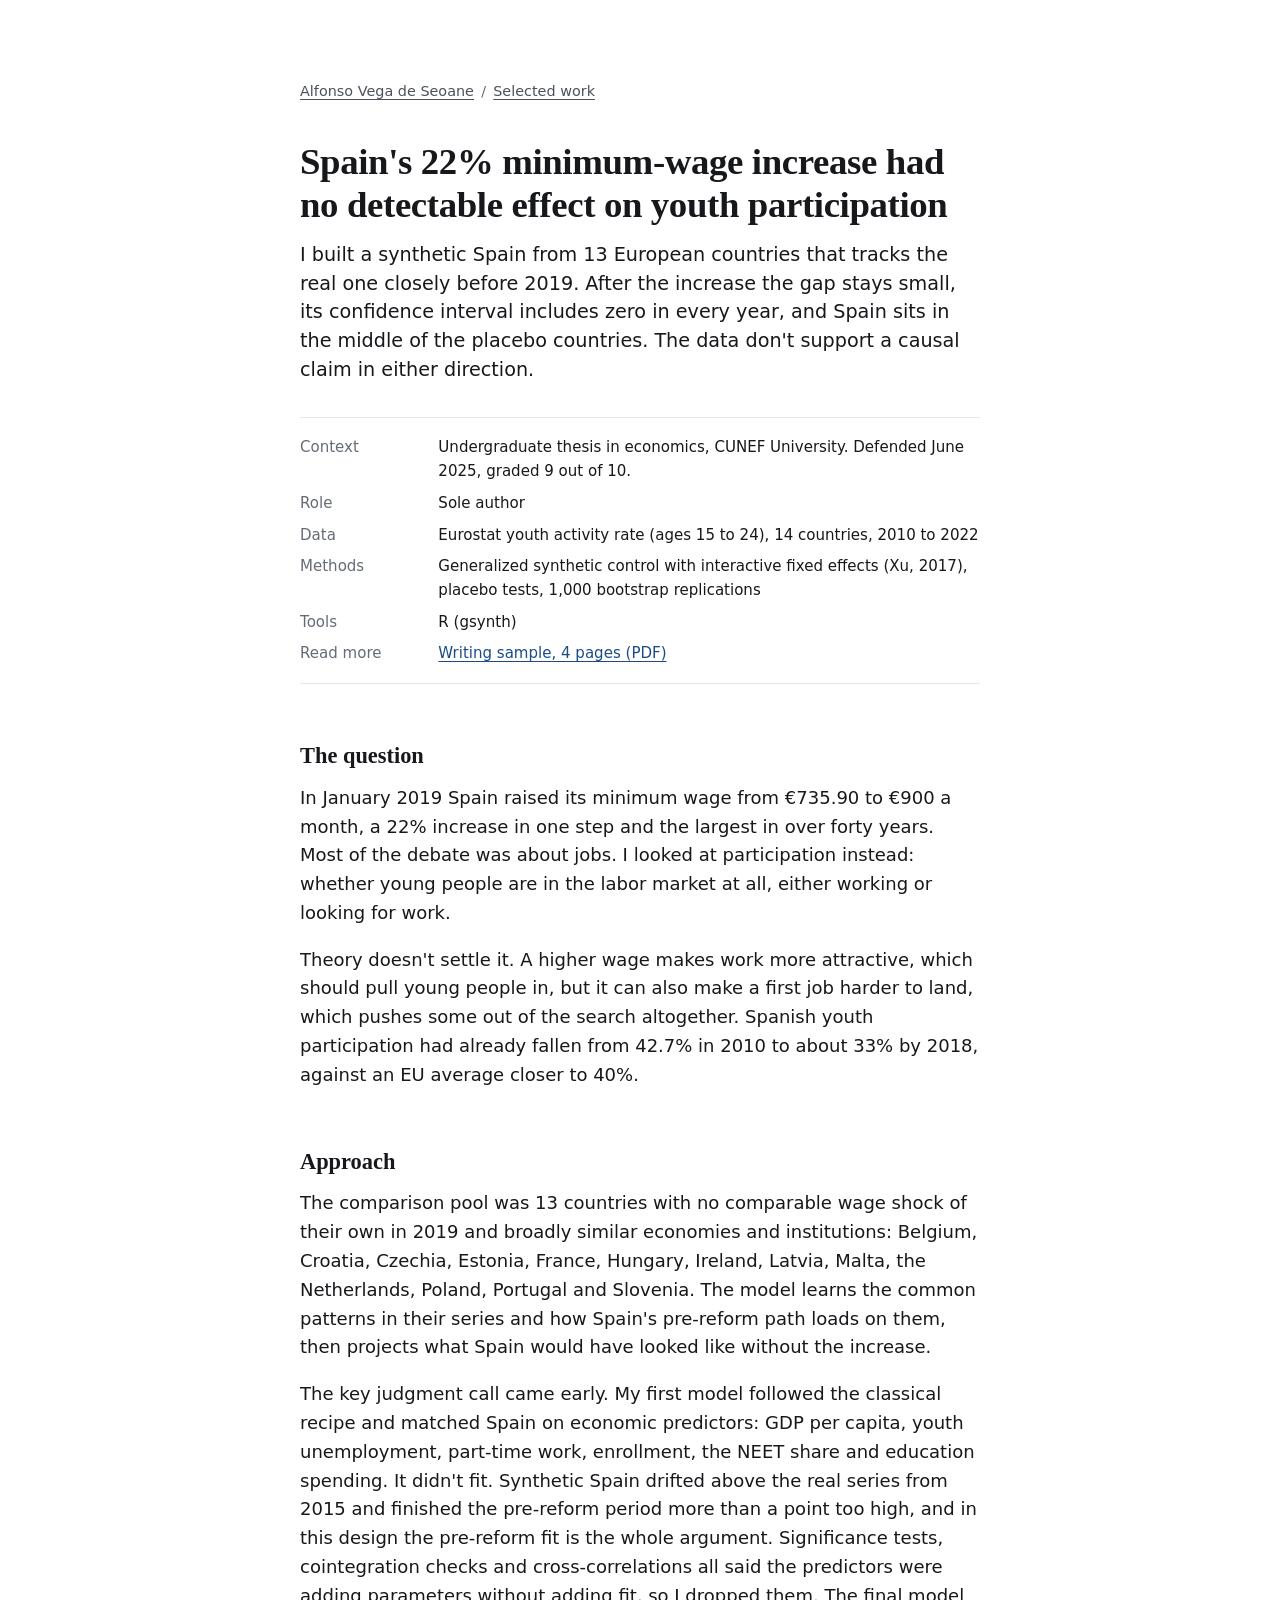
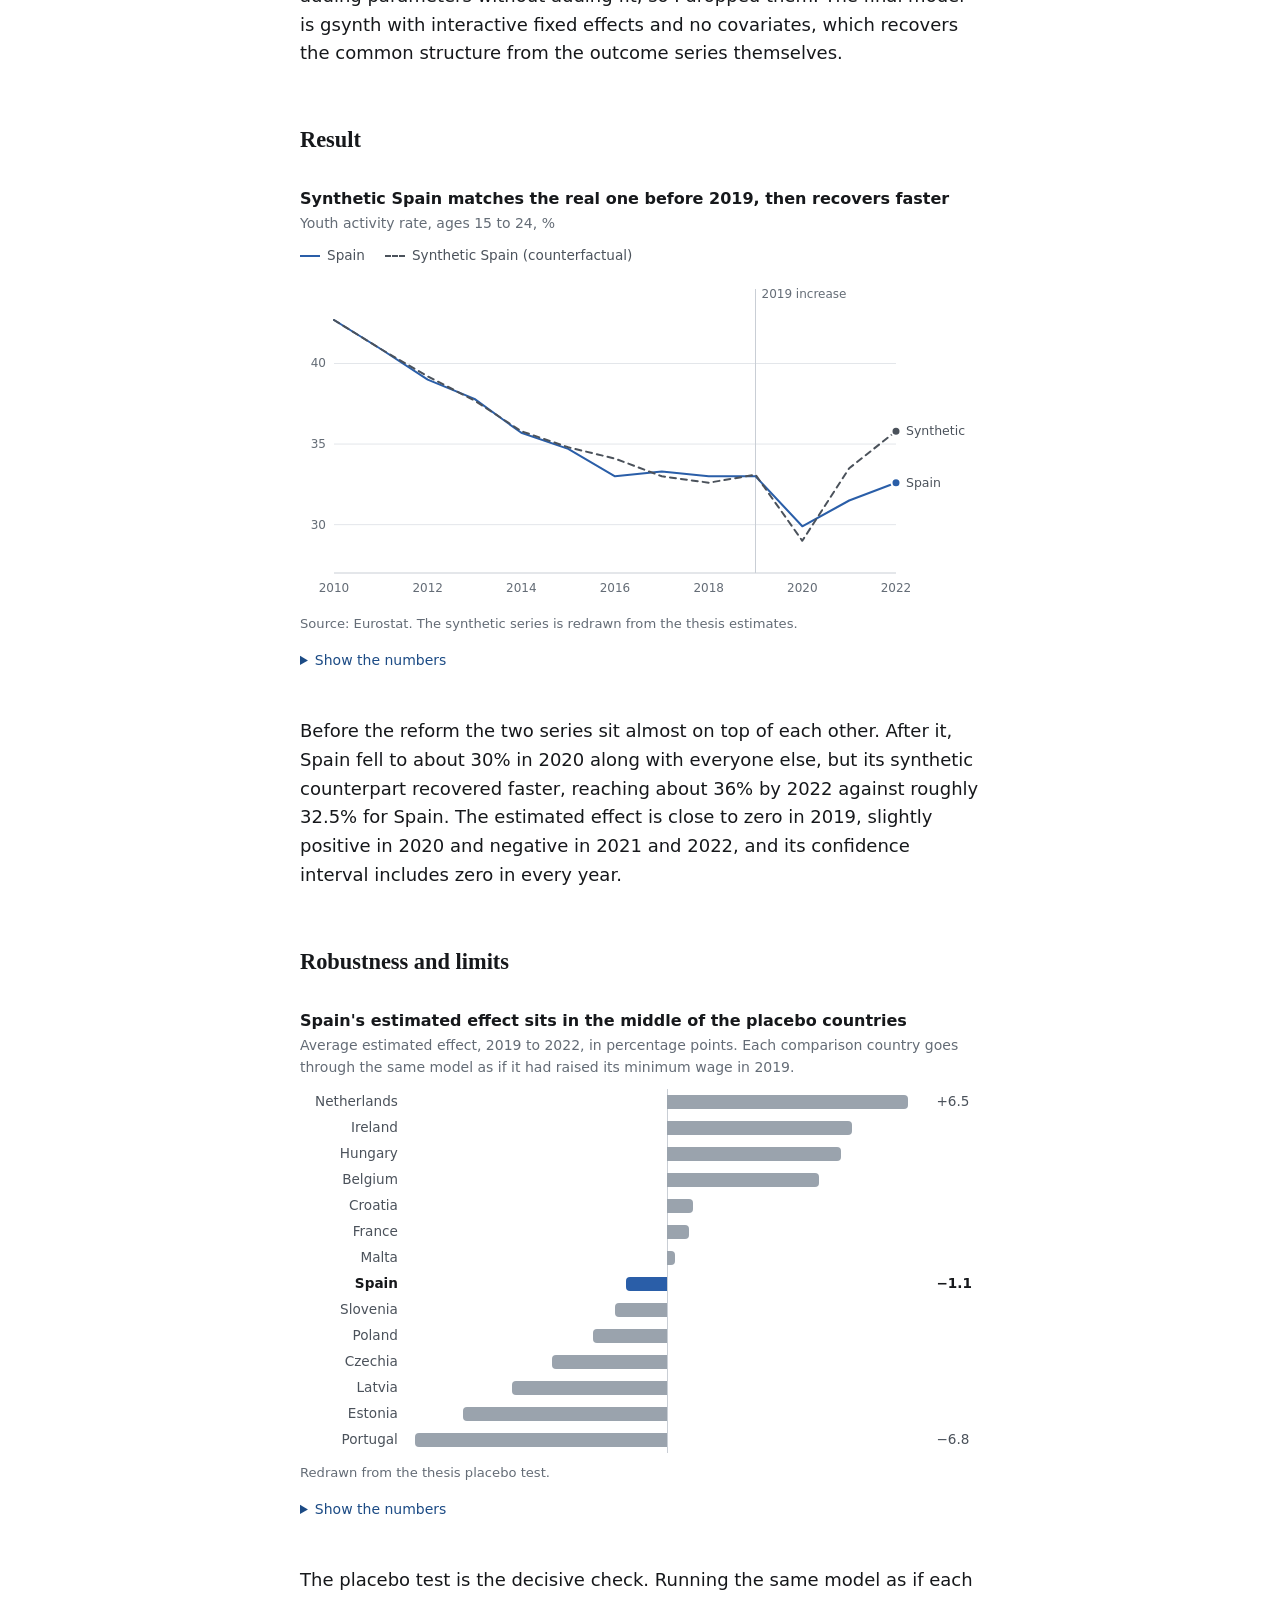
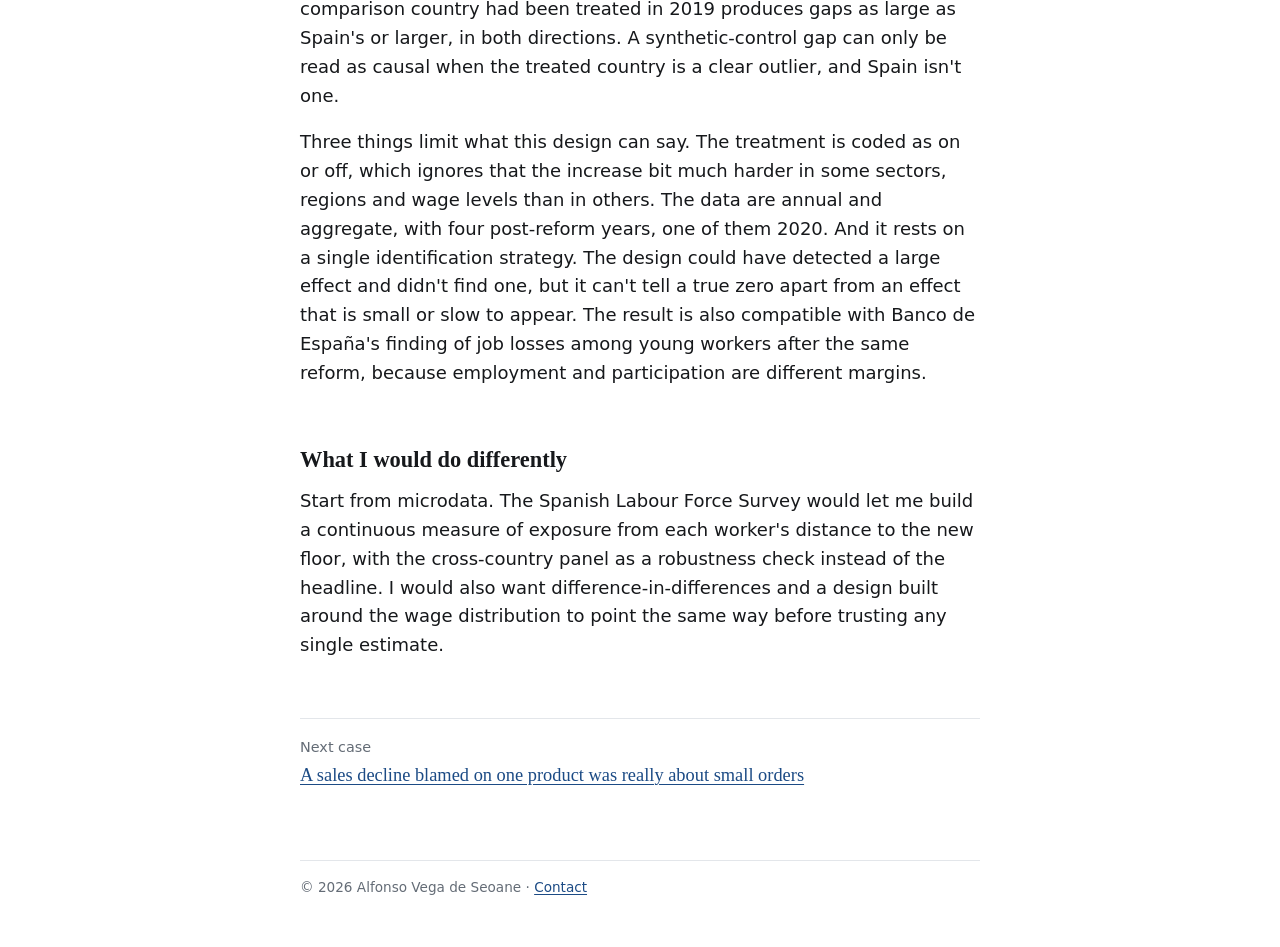
==== work/minimum-wage-spain.html @ fea76995 "Add the four case-study pages" ====
<!DOCTYPE html>
<html lang="en">
<head>
<meta charset="utf-8">
<meta name="viewport" content="width=device-width, initial-scale=1">
<title>Minimum wage and youth participation in Spain · Alfonso Vega de Seoane</title>
<meta name="description" content="A synthetic control study of Spain's 2019 minimum-wage increase: no detectable effect on youth labor-force participation, with placebo tests and limits.">
<meta name="color-scheme" content="light dark">
<link rel="canonical" href="https://alfonso-vega-jaquete.github.io/work/minimum-wage-spain.html">
<meta property="og:type" content="article">
<meta property="og:title" content="Spain's 22% minimum-wage increase had no detectable effect on youth participation">
<meta property="og:description" content="Synthetic control on 14 European countries, 2010 to 2022. Case study by Alfonso Vega de Seoane.">
<meta property="og:url" content="https://alfonso-vega-jaquete.github.io/work/minimum-wage-spain.html">
<meta property="og:image" content="https://alfonso-vega-jaquete.github.io/assets/og-card.jpg">
<link rel="icon" href="../assets/favicon.svg" type="image/svg+xml">
<link rel="stylesheet" href="../assets/style.css">
<noscript><style>.chart{display:none}</style></noscript>
</head>
<body class="case-page">
<a class="skip" href="#main">Skip to content</a>
<div class="wrap">
<nav class="crumbs" aria-label="Breadcrumb"><a href="../index.html">Alfonso Vega de Seoane</a><span aria-hidden="true">/</span><a href="../index.html#work">Selected work</a></nav>
<main id="main">
<article>
<h1>Spain's 22% minimum-wage increase had no detectable effect on youth participation</h1>
<p class="lede">I built a synthetic Spain from 13 European countries that tracks the real one closely before 2019. After the increase the gap stays small, its confidence interval includes zero in every year, and Spain sits in the middle of the placebo countries. The data don't support a causal claim in either direction.</p>

<dl class="glance">
  <dt>Context</dt><dd>Undergraduate thesis in economics, CUNEF University. Defended June 2025, graded 9 out of 10.</dd>
  <dt>Role</dt><dd>Sole author</dd>
  <dt>Data</dt><dd>Eurostat youth activity rate (ages 15 to 24), 14 countries, 2010 to 2022</dd>
  <dt>Methods</dt><dd>Generalized synthetic control with interactive fixed effects (Xu, 2017), placebo tests, 1,000 bootstrap replications</dd>
  <dt>Tools</dt><dd>R (gsynth)</dd>
  <dt>Read more</dt><dd><a href="../Alfonso-Vega-de-Seoane-Writing-Sample.pdf">Writing sample, 4 pages (PDF)</a></dd>
</dl>

<h2>The question</h2>
<p>In January 2019 Spain raised its minimum wage from €735.90 to €900 a month, a 22% increase in one step and the largest in over forty years. Most of the debate was about jobs. I looked at participation instead: whether young people are in the labor market at all, either working or looking for work.</p>
<p>Theory doesn't settle it. A higher wage makes work more attractive, which should pull young people in, but it can also make a first job harder to land, which pushes some out of the search altogether. Spanish youth participation had already fallen from 42.7% in 2010 to about 33% by 2018, against an EU average closer to 40%.</p>

<h2>Approach</h2>
<p>The comparison pool was 13 countries with no comparable wage shock of their own in 2019 and broadly similar economies and institutions: Belgium, Croatia, Czechia, Estonia, France, Hungary, Ireland, Latvia, Malta, the Netherlands, Poland, Portugal and Slovenia. The model learns the common patterns in their series and how Spain's pre-reform path loads on them, then projects what Spain would have looked like without the increase.</p>
<p>The key judgment call came early. My first model followed the classical recipe and matched Spain on economic predictors: GDP per capita, youth unemployment, part-time work, enrollment, the NEET share and education spending. It didn't fit. Synthetic Spain drifted above the real series from 2015 and finished the pre-reform period more than a point too high, and in this design the pre-reform fit is the whole argument. Significance tests, cointegration checks and cross-correlations all said the predictors were adding parameters without adding fit, so I dropped them. The final model is gsynth with interactive fixed effects and no covariates, which recovers the common structure from the outcome series themselves.</p>

<h2>Result</h2>
<figure>
  <p class="fig-title">Synthetic Spain matches the real one before 2019, then recovers faster</p>
  <p class="fig-sub">Youth activity rate, ages 15 to 24, %</p>
  <ul class="legend">
    <li><span class="key line k-s1" aria-hidden="true"></span>Spain</li>
    <li><span class="key line dash k-syn" aria-hidden="true"></span>Synthetic Spain (counterfactual)</li>
  </ul>
  <div class="chart" data-src="d-trend" data-label="Line chart of Spain's youth activity rate and its synthetic counterpart, 2010 to 2022. The two lines match until 2019. By 2022 the synthetic Spain is at 35.8% and the real one at 32.6%."></div>
  <figcaption>Source: Eurostat. The synthetic series is redrawn from the thesis estimates.
  <details class="numbers"><summary>Show the numbers</summary>
    <div class="scroll"><table>
      <thead><tr><th scope="col">Year</th><th scope="col">Spain</th><th scope="col">Synthetic Spain</th><th scope="col">Gap (points)</th></tr></thead>
      <tbody>
        <tr><td>2010</td><td>42.7</td><td>42.7</td><td>0.0</td></tr>
        <tr><td>2011</td><td>40.9</td><td>40.9</td><td>0.0</td></tr>
        <tr><td>2012</td><td>39.0</td><td>39.2</td><td>−0.2</td></tr>
        <tr><td>2013</td><td>37.8</td><td>37.7</td><td>0.1</td></tr>
        <tr><td>2014</td><td>35.7</td><td>35.8</td><td>−0.1</td></tr>
        <tr><td>2015</td><td>34.7</td><td>34.8</td><td>−0.1</td></tr>
        <tr><td>2016</td><td>33.0</td><td>34.1</td><td>−1.1</td></tr>
        <tr><td>2017</td><td>33.3</td><td>33.0</td><td>0.3</td></tr>
        <tr><td>2018</td><td>33.0</td><td>32.6</td><td>0.4</td></tr>
        <tr><td>2019</td><td>33.0</td><td>33.1</td><td>−0.1</td></tr>
        <tr><td>2020</td><td>29.9</td><td>29.0</td><td>0.9</td></tr>
        <tr><td>2021</td><td>31.5</td><td>33.5</td><td>−2.0</td></tr>
        <tr><td>2022</td><td>32.6</td><td>35.8</td><td>−3.2</td></tr>
      </tbody>
    </table></div>
  </details>
  </figcaption>
</figure>
<p>Before the reform the two series sit almost on top of each other. After it, Spain fell to about 30% in 2020 along with everyone else, but its synthetic counterpart recovered faster, reaching about 36% by 2022 against roughly 32.5% for Spain. The estimated effect is close to zero in 2019, slightly positive in 2020 and negative in 2021 and 2022, and its confidence interval includes zero in every year.</p>

<h2>Robustness and limits</h2>
<figure>
  <p class="fig-title">Spain's estimated effect sits in the middle of the placebo countries</p>
  <p class="fig-sub">Average estimated effect, 2019 to 2022, in percentage points. Each comparison country goes through the same model as if it had raised its minimum wage in 2019.</p>
  <ul class="hbars" style="--max:7">
    <li class="show" tabindex="-1"><span class="lab">Netherlands</span><span class="track"><span class="bar pos" style="--v:6.5"></span></span><span class="val">+6.5</span></li>
    <li tabindex="-1"><span class="lab">Ireland</span><span class="track"><span class="bar pos" style="--v:5.0"></span></span><span class="val">+5.0</span></li>
    <li tabindex="-1"><span class="lab">Hungary</span><span class="track"><span class="bar pos" style="--v:4.7"></span></span><span class="val">+4.7</span></li>
    <li tabindex="-1"><span class="lab">Belgium</span><span class="track"><span class="bar pos" style="--v:4.1"></span></span><span class="val">+4.1</span></li>
    <li tabindex="-1"><span class="lab">Croatia</span><span class="track"><span class="bar pos" style="--v:0.7"></span></span><span class="val">+0.7</span></li>
    <li tabindex="-1"><span class="lab">France</span><span class="track"><span class="bar pos" style="--v:0.6"></span></span><span class="val">+0.6</span></li>
    <li tabindex="-1"><span class="lab">Malta</span><span class="track"><span class="bar pos" style="--v:0.2"></span></span><span class="val">+0.2</span></li>
    <li class="hl show" tabindex="-1"><span class="lab">Spain</span><span class="track"><span class="bar neg" style="--v:1.1"></span></span><span class="val">−1.1</span></li>
    <li tabindex="-1"><span class="lab">Slovenia</span><span class="track"><span class="bar neg" style="--v:1.4"></span></span><span class="val">−1.4</span></li>
    <li tabindex="-1"><span class="lab">Poland</span><span class="track"><span class="bar neg" style="--v:2.0"></span></span><span class="val">−2.0</span></li>
    <li tabindex="-1"><span class="lab">Czechia</span><span class="track"><span class="bar neg" style="--v:3.1"></span></span><span class="val">−3.1</span></li>
    <li tabindex="-1"><span class="lab">Latvia</span><span class="track"><span class="bar neg" style="--v:4.2"></span></span><span class="val">−4.2</span></li>
    <li tabindex="-1"><span class="lab">Estonia</span><span class="track"><span class="bar neg" style="--v:5.5"></span></span><span class="val">−5.5</span></li>
    <li class="show" tabindex="-1"><span class="lab">Portugal</span><span class="track"><span class="bar neg" style="--v:6.8"></span></span><span class="val">−6.8</span></li>
  </ul>
  <figcaption>Redrawn from the thesis placebo test.
  <details class="numbers"><summary>Show the numbers</summary>
    <div class="scroll"><table>
      <thead><tr><th scope="col">Country</th><th scope="col">Average effect, 2019 to 2022 (points)</th></tr></thead>
      <tbody>
        <tr><td>Netherlands</td><td>+6.5</td></tr><tr><td>Ireland</td><td>+5.0</td></tr><tr><td>Hungary</td><td>+4.7</td></tr><tr><td>Belgium</td><td>+4.1</td></tr><tr><td>Croatia</td><td>+0.7</td></tr><tr><td>France</td><td>+0.6</td></tr><tr><td>Malta</td><td>+0.2</td></tr><tr><td>Spain</td><td>−1.1</td></tr><tr><td>Slovenia</td><td>−1.4</td></tr><tr><td>Poland</td><td>−2.0</td></tr><tr><td>Czechia</td><td>−3.1</td></tr><tr><td>Latvia</td><td>−4.2</td></tr><tr><td>Estonia</td><td>−5.5</td></tr><tr><td>Portugal</td><td>−6.8</td></tr>
      </tbody>
    </table></div>
  </details>
  </figcaption>
</figure>
<p>The placebo test is the decisive check. Running the same model as if each comparison country had been treated in 2019 produces gaps as large as Spain's or larger, in both directions. A synthetic-control gap can only be read as causal when the treated country is a clear outlier, and Spain isn't one.</p>
<p>Three things limit what this design can say. The treatment is coded as on or off, which ignores that the increase bit much harder in some sectors, regions and wage levels than in others. The data are annual and aggregate, with four post-reform years, one of them 2020. And it rests on a single identification strategy. The design could have detected a large effect and didn't find one, but it can't tell a true zero apart from an effect that is small or slow to appear. The result is also compatible with Banco de España's finding of job losses among young workers after the same reform, because employment and participation are different margins.</p>

<h2>What I would do differently</h2>
<p>Start from microdata. The Spanish Labour Force Survey would let me build a continuous measure of exposure from each worker's distance to the new floor, with the cross-country panel as a robustness check instead of the headline. I would also want difference-in-differences and a design built around the wage distribution to point the same way before trusting any single estimate.</p>
</article>
</main>
<nav class="next" aria-label="Next case">Next case<br><a href="el-corte-ingles.html">A sales decline blamed on one product was really about small orders</a></nav>
<footer>© 2026 Alfonso Vega de Seoane · <a href="../index.html#contact">Contact</a></footer>
</div>
<script type="application/json" id="d-trend">{"x":[2010,2011,2012,2013,2014,2015,2016,2017,2018,2019,2020,2021,2022],"yMin":27,"yMax":44,"yTicks":[30,35,40],"marker":{"x":2019,"label":"2019 increase","short":"2019"},"gapLabel":"Gap","series":[{"name":"Spain","short":"Spain","cls":"s1","values":[42.7,40.9,39.0,37.8,35.7,34.7,33.0,33.3,33.0,33.0,29.9,31.5,32.6]},{"name":"Synthetic Spain","short":"Synthetic","cls":"syn","values":[42.7,40.9,39.2,37.7,35.8,34.8,34.1,33.0,32.6,33.1,29.0,33.5,35.8]}]}</script>
<script src="../assets/site.js"></script>
</body>
</html>
---- assets/style.css ----
/* VOICE: quiet and exact, like a figure page in a consulting report
   IDEA: a working paper set for the screen: claim first, then the exhibit, then the caveats
   PICTURE: each case carries one or two exhibits drawn as report figures
   COLOUR and TYPE: near-black on white, one navy accent; serif headings, system sans text
   LAYOUT: one 680px reading column, hairline rules instead of boxes */
:root{
  color-scheme:light dark;
  --bg:light-dark(#ffffff,#121416);
  --ink:light-dark(#16181b,#e8eaed);
  --ink-2:light-dark(#4b525b,#b3bbc5);
  --muted:light-dark(#646c76,#98a1ac);
  --rule:light-dark(#e3e6ea,#2a2e34);
  --axis:light-dark(#c9ced5,#3a3f46);
  --accent:light-dark(#1c4b85,#8db4ea);
  --s1:light-dark(#2a5ea8,#5b8fd6);
  --s2:light-dark(#cf6a32,#d4743e);
  --ctx:light-dark(#9aa3ad,#5f6873);
  --wash:light-dark(#f5f6f8,#1a1d21);
  --serif:"Iowan Old Style","Charter","Sitka Text",Cambria,Georgia,serif;
  --sans:system-ui,-apple-system,"Segoe UI",Roboto,"Helvetica Neue",Arial,sans-serif;
}
:root[data-theme=light]{color-scheme:light}
:root[data-theme=dark]{color-scheme:dark}
*{box-sizing:border-box;min-width:0}
html{-webkit-text-size-adjust:100%;scroll-padding-top:24px}
body{margin:0;background:var(--bg);color:var(--ink);font:18px/1.6 var(--sans);overflow-x:clip}
.wrap{max-width:720px;margin:0 auto;padding:clamp(32px,7vw,80px) 20px 48px}
.skip{position:absolute;left:-9999px;top:12px;background:var(--bg);color:var(--accent);padding:8px 12px;z-index:5}
.skip:focus{left:12px}
.sr{position:absolute;width:1px;height:1px;overflow:hidden;clip-path:inset(50%);white-space:nowrap}

h1,h2,h3{font-family:var(--serif);font-weight:600;color:var(--ink);text-wrap:balance}
h1{font-size:clamp(2rem,1.45rem + 2.2vw,2.6rem);line-height:1.1;letter-spacing:-.01em;margin:0 0 .4em}
h2{font-size:1.4rem;line-height:1.25;margin:2.6em 0 .6em}
h3{font-size:1.25rem;line-height:1.3;margin:.15em 0 .35em}
p{margin:0 0 1em}
a{color:var(--accent);text-decoration-thickness:1px;text-underline-offset:.18em}
a:hover{text-decoration-thickness:2px}
:focus-visible{outline:2px solid var(--accent);outline-offset:3px;border-radius:2px}

/* Home */
.intro{display:grid;grid-template-columns:120px minmax(0,1fr);gap:28px;align-items:start}
.intro img{display:block;width:120px;height:150px;object-fit:cover;border-radius:6px;background:var(--wash)}
.lede{font-size:1.2rem;line-height:1.5;color:var(--ink)}
.status{color:var(--ink-2)}
.quick{display:flex;flex-wrap:wrap;gap:4px 22px;margin:1.1em 0 0;padding:0;list-style:none;font-weight:500}
.quick a{display:inline-block;padding:9px 0}
section{scroll-margin-top:24px}
.cases{list-style:none;margin:0;padding:0}
.case{position:relative;padding:1.35rem 0 1.4rem;border-top:1px solid var(--rule)}
.case:last-child{border-bottom:1px solid var(--rule)}
.case-tag{font-size:.85rem;color:var(--muted);margin:0 0 .25em}
.case h3 a{color:var(--ink);text-decoration:none}
.case h3 a::after{content:"";position:absolute;inset:0}
.case:hover h3 a,.case h3 a:focus-visible{color:var(--accent);text-decoration:underline;text-decoration-thickness:1px}
.case-key{color:var(--ink-2);margin:0 0 .35em}
.case-tools{font-size:.85rem;color:var(--muted);margin:0}
.facts{display:grid;grid-template-columns:7em minmax(0,1fr);gap:.4em 1.2em;margin:0}
.facts dt{color:var(--muted)}
.facts dd{margin:0}
footer{margin-top:4.5rem;padding-top:1rem;border-top:1px solid var(--rule);font-size:.85rem;color:var(--muted)}

/* Case pages */
.crumbs{display:flex;flex-wrap:wrap;gap:0 .5em;font-size:.9rem;color:var(--muted);margin:0 0 2.4rem}
.crumbs a{color:var(--ink-2)}
.case-page h1{font-size:clamp(1.75rem,1.3rem + 1.8vw,2.3rem);line-height:1.15}
.glance{display:grid;grid-template-columns:8em minmax(0,1fr);gap:.5em 1.2em;margin:2rem 0 0;padding:1.1rem 0;border-top:1px solid var(--rule);border-bottom:1px solid var(--rule);font-size:.94rem}
.glance dt{color:var(--muted)}
.glance dd{margin:0}
.stats{display:grid;grid-template-columns:repeat(auto-fit,minmax(140px,1fr));gap:20px 24px;margin:2rem 0 0;padding:1.2rem 0;border-bottom:1px solid var(--rule)}
.stat .v{font-size:clamp(1.25rem,1rem + 1.2vw,1.55rem);font-weight:650;line-height:1.15;white-space:nowrap}
.stat .l{font-size:.82rem;line-height:1.4;color:var(--muted);margin-top:.35em}
.next{margin-top:3.6rem;padding-top:1.1rem;border-top:1px solid var(--rule);font-size:.9rem;color:var(--muted)}
.next a{display:inline-block;margin-top:.2em;font-family:var(--serif);font-size:1.15rem;line-height:1.35}

/* Figures */
figure{margin:2.1rem 0 2.3rem}
.fig-title{font-weight:650;font-size:1rem;line-height:1.35;margin:0 0 .15em}
.fig-sub{font-size:.875rem;color:var(--muted);margin:0 0 .75em}
.legend{display:flex;flex-wrap:wrap;gap:4px 20px;font-size:.85rem;color:var(--ink-2);margin:0 0 .5em;padding:0;list-style:none}
.key{display:inline-block;width:14px;height:10px;border-radius:2px;margin-right:7px}
.key.line{width:20px;height:0;border-radius:0;border-top:2px solid;vertical-align:middle}
.key.dash{border-top-style:dashed}
.k-s1{background:var(--s1);border-color:var(--s1)}
.k-s2{background:var(--s2)}
.k-ctx{background:var(--ctx)}
.key.line.k-s1{border-top-color:var(--s1)}
.key.line.k-syn{border-top-color:var(--ink-2)}
figcaption{font-size:.82rem;line-height:1.45;color:var(--muted);margin-top:.8em}
details.numbers{margin-top:.5em;font-size:.875rem;color:var(--ink)}
details.numbers summary{cursor:pointer;color:var(--accent);padding:10px 0}
.scroll{overflow-x:auto}
table{border-collapse:collapse;width:100%;font-variant-numeric:tabular-nums}
th,td{text-align:right;padding:.35em .6em;border-bottom:1px solid var(--rule);white-space:nowrap}
th{font-weight:600;color:var(--ink-2)}
th:first-child,td:first-child{text-align:left}

/* Line chart (drawn by site.js) */
.chart{position:relative;height:clamp(250px,58vw,330px)}
.chart svg{position:absolute;inset:0;width:100%;height:100%;overflow:visible}
.chart svg:focus-visible{outline-offset:6px}
.tick{fill:var(--muted);font:12px var(--sans);font-variant-numeric:tabular-nums}
.grid{stroke:var(--rule);stroke-width:1}
.axis{stroke:var(--axis);stroke-width:1}
.ln{fill:none;stroke-width:2;stroke-linejoin:round;stroke-linecap:round}
.ln.s1{stroke:var(--s1)}
.ln.syn{stroke:var(--ink-2);stroke-dasharray:6 5}
.dot{stroke:var(--bg);stroke-width:2}
.dot.s1{fill:var(--s1)}
.dot.syn{fill:var(--ink-2)}
.endlab{fill:var(--ink-2);font:12.5px var(--sans)}
.treat{stroke:var(--axis);stroke-width:1}
.treat-lab{fill:var(--muted);font:12px var(--sans)}
.xhair{stroke:var(--ink-2);stroke-width:1;opacity:0}
.chart.active .xhair{opacity:.55}
.tip{position:absolute;top:0;left:0;pointer-events:none;background:var(--bg);border:1px solid var(--rule);border-radius:6px;box-shadow:0 2px 12px rgb(0 0 0/.08);padding:8px 10px;font-size:.8rem;line-height:1.4;white-space:nowrap;opacity:0}
.chart.active .tip{opacity:1}
.tip b{display:block;font-size:.85rem;margin-bottom:2px}
.tip .row{display:flex;align-items:center;gap:7px;color:var(--ink-2)}
.tip .row strong{color:var(--ink);font-weight:650;font-variant-numeric:tabular-nums}
.tip .row i{display:inline-block;width:14px;border-top:2px solid}

/* Diverging bars (HTML) */
.hbars{list-style:none;margin:0;padding:0}
.hbars li{display:grid;grid-template-columns:7.2em minmax(0,1fr) 3.2em;align-items:center;gap:10px;min-height:26px;font-size:.85rem;border-radius:4px}
.hbars .lab{color:var(--ink-2);text-align:right;white-space:nowrap}
.hbars .track{position:relative;height:14px}
.hbars .track::before{content:"";position:absolute;left:50%;top:-6px;bottom:-6px;border-left:1px solid var(--axis)}
.hbars .bar{position:absolute;top:0;height:100%;background:var(--ctx)}
.hbars .bar.pos{left:50%;width:calc(var(--v) / var(--max) * 50%);border-radius:0 4px 4px 0}
.hbars .bar.neg{right:50%;width:calc(var(--v) / var(--max) * 50%);border-radius:4px 0 0 4px}
.hbars .val{color:var(--ink-2);font-variant-numeric:tabular-nums;white-space:nowrap}
.hbars li:not(.show) .val{opacity:0}
.hbars li:hover,.hbars li:focus{background:var(--wash);outline:none}
.hbars li:hover .val,.hbars li:focus .val{opacity:1}
.hbars li:focus-visible{outline:2px solid var(--accent);outline-offset:1px}
.hbars li.hl .bar{background:var(--s1)}
.hbars li.hl .lab,.hbars li.hl .val{color:var(--ink);font-weight:650}

/* Grouped bars (HTML) */
.gbars{margin:0}
.gbars .group{margin:0 0 1em}
.gbars .gname{font-size:.875rem;color:var(--ink-2);margin:0 0 .3em}
.gbars .row{position:relative;height:24px;margin:0 4.2em 3px 0}
.gbars .bar{position:absolute;left:0;top:3px;height:18px;width:calc(var(--v) / var(--max) * 100%);border-radius:0 4px 4px 0}
.gbars .bar.s1{background:var(--s1)}
.gbars .bar.s2{background:var(--s2)}
.gbars .bar.ctx{background:var(--ctx)}
.gbars .val{position:absolute;top:0;left:calc(var(--v) / var(--max) * 100% + 8px);font-size:.85rem;line-height:24px;color:var(--ink);font-weight:600;font-variant-numeric:tabular-nums;white-space:nowrap}
.gbars .val.soft{color:var(--muted);font-weight:400}
.gbars .base{border-left:1px solid var(--axis);padding-left:0}

@media (max-width:600px){
  body{font-size:17px}
  .intro{grid-template-columns:1fr;gap:18px}
  .intro img{width:96px;height:120px}
  .glance{grid-template-columns:1fr;gap:0}
  .glance dd{margin:0 0 .6em}
  .facts{grid-template-columns:1fr;gap:0}
  .facts dd{margin:0 0 .5em}
  .hbars li{grid-template-columns:6.4em minmax(0,1fr) 3em;gap:8px}
  table{font-size:13px}
}
@media (prefers-reduced-motion:no-preference){.tip,.xhair{transition:opacity .12s}}
@media print{
  body{font-size:11pt}
  .quick,.skip,details.numbers summary,.next{display:none}
  details.numbers{display:block}
  a{color:inherit}
}
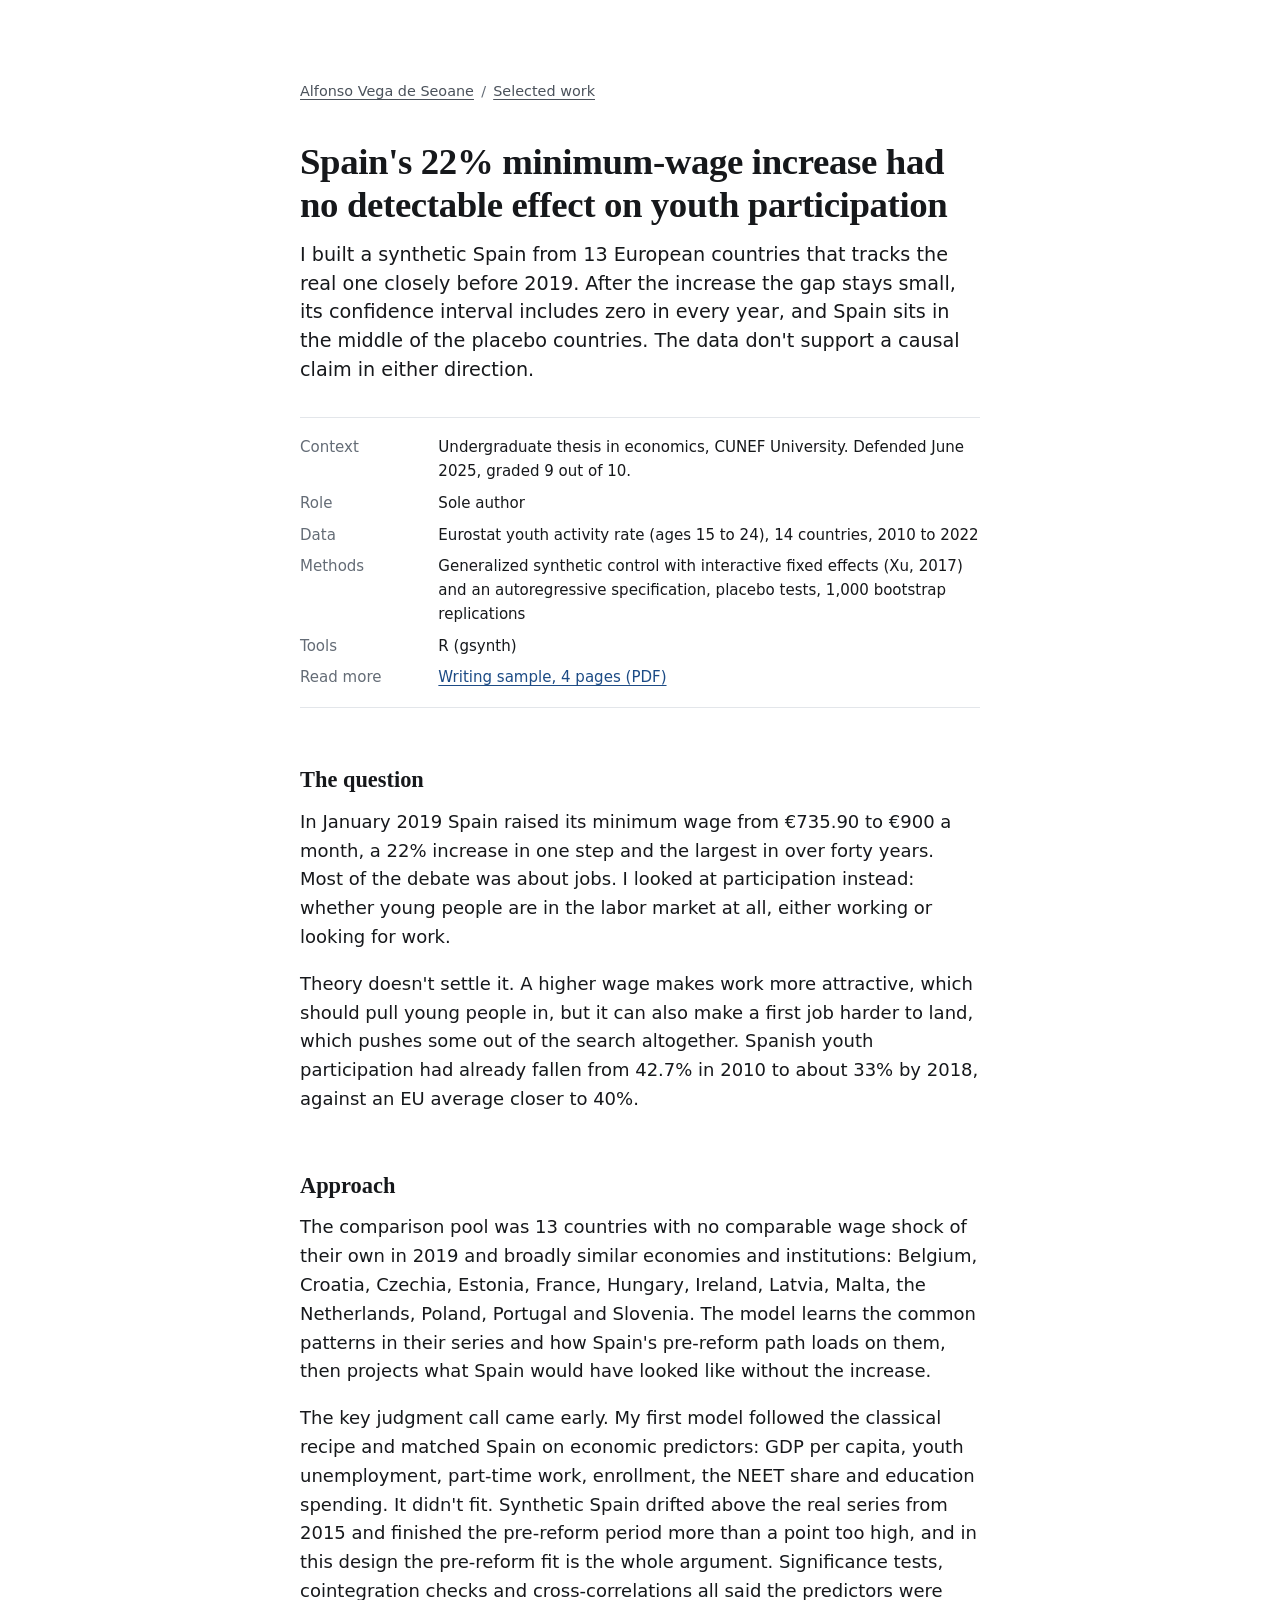
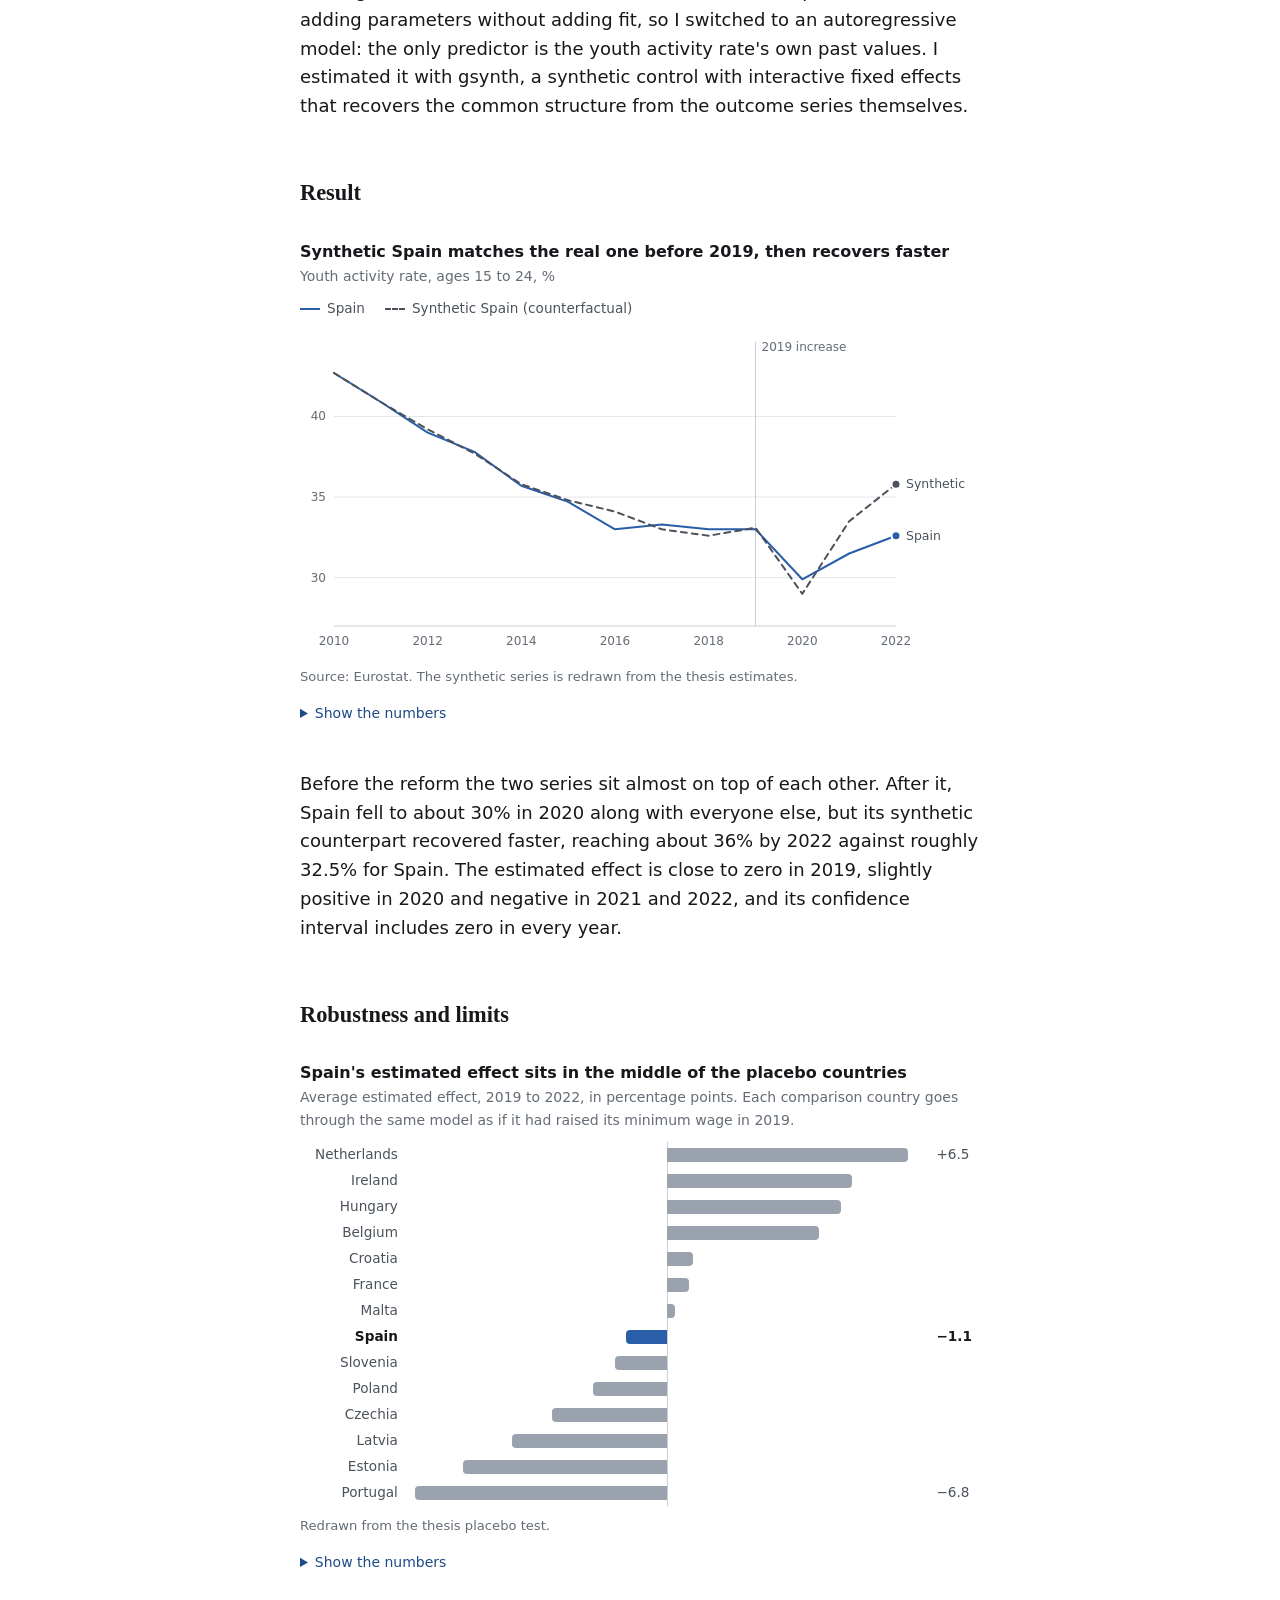
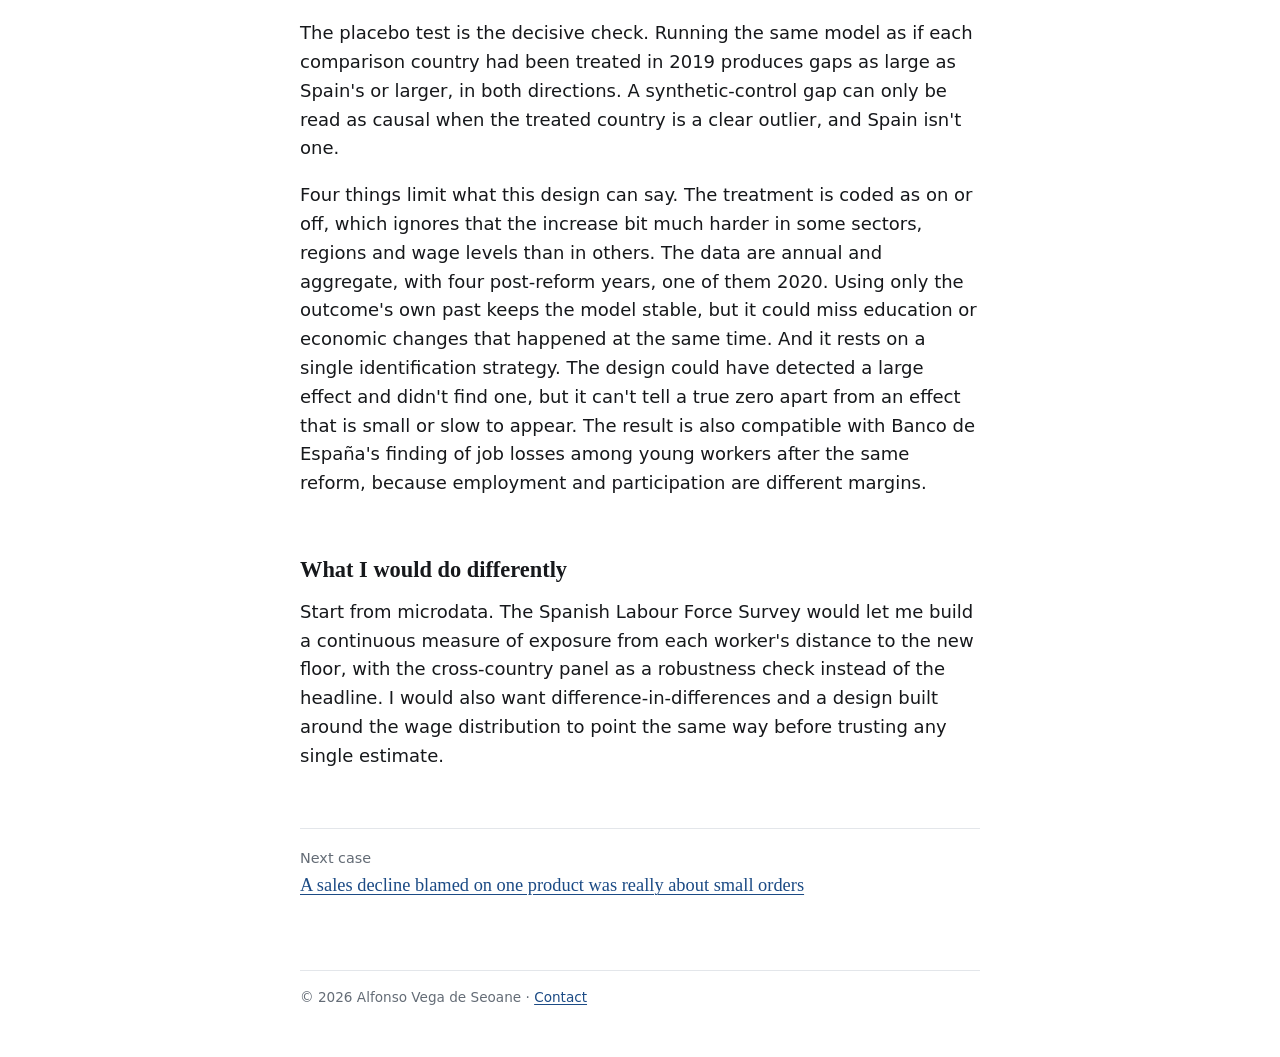
==== commit 4c63c516: "Thesis page: describe the autoregressive model" ====
--- a/work/minimum-wage-spain.html
+++ b/work/minimum-wage-spain.html
@@ -29,7 +29,7 @@
   <dt>Context</dt><dd>Undergraduate thesis in economics, CUNEF University. Defended June 2025, graded 9 out of 10.</dd>
   <dt>Role</dt><dd>Sole author</dd>
   <dt>Data</dt><dd>Eurostat youth activity rate (ages 15 to 24), 14 countries, 2010 to 2022</dd>
-  <dt>Methods</dt><dd>Generalized synthetic control with interactive fixed effects (Xu, 2017), placebo tests, 1,000 bootstrap replications</dd>
+  <dt>Methods</dt><dd>Generalized synthetic control with interactive fixed effects (Xu, 2017) and an autoregressive specification, placebo tests, 1,000 bootstrap replications</dd>
   <dt>Tools</dt><dd>R (gsynth)</dd>
   <dt>Read more</dt><dd><a href="../Alfonso-Vega-de-Seoane-Writing-Sample.pdf">Writing sample, 4 pages (PDF)</a></dd>
 </dl>
@@ -40,7 +40,7 @@
 
 <h2>Approach</h2>
 <p>The comparison pool was 13 countries with no comparable wage shock of their own in 2019 and broadly similar economies and institutions: Belgium, Croatia, Czechia, Estonia, France, Hungary, Ireland, Latvia, Malta, the Netherlands, Poland, Portugal and Slovenia. The model learns the common patterns in their series and how Spain's pre-reform path loads on them, then projects what Spain would have looked like without the increase.</p>
-<p>The key judgment call came early. My first model followed the classical recipe and matched Spain on economic predictors: GDP per capita, youth unemployment, part-time work, enrollment, the NEET share and education spending. It didn't fit. Synthetic Spain drifted above the real series from 2015 and finished the pre-reform period more than a point too high, and in this design the pre-reform fit is the whole argument. Significance tests, cointegration checks and cross-correlations all said the predictors were adding parameters without adding fit, so I dropped them. The final model is gsynth with interactive fixed effects and no covariates, which recovers the common structure from the outcome series themselves.</p>
+<p>The key judgment call came early. My first model followed the classical recipe and matched Spain on economic predictors: GDP per capita, youth unemployment, part-time work, enrollment, the NEET share and education spending. It didn't fit. Synthetic Spain drifted above the real series from 2015 and finished the pre-reform period more than a point too high, and in this design the pre-reform fit is the whole argument. Significance tests, cointegration checks and cross-correlations all said the predictors were adding parameters without adding fit, so I switched to an autoregressive model: the only predictor is the youth activity rate's own past values. I estimated it with gsynth, a synthetic control with interactive fixed effects that recovers the common structure from the outcome series themselves.</p>
 
 <h2>Result</h2>
 <figure>
@@ -108,7 +108,7 @@
   </figcaption>
 </figure>
 <p>The placebo test is the decisive check. Running the same model as if each comparison country had been treated in 2019 produces gaps as large as Spain's or larger, in both directions. A synthetic-control gap can only be read as causal when the treated country is a clear outlier, and Spain isn't one.</p>
-<p>Three things limit what this design can say. The treatment is coded as on or off, which ignores that the increase bit much harder in some sectors, regions and wage levels than in others. The data are annual and aggregate, with four post-reform years, one of them 2020. And it rests on a single identification strategy. The design could have detected a large effect and didn't find one, but it can't tell a true zero apart from an effect that is small or slow to appear. The result is also compatible with Banco de España's finding of job losses among young workers after the same reform, because employment and participation are different margins.</p>
+<p>Four things limit what this design can say. The treatment is coded as on or off, which ignores that the increase bit much harder in some sectors, regions and wage levels than in others. The data are annual and aggregate, with four post-reform years, one of them 2020. Using only the outcome's own past keeps the model stable, but it could miss education or economic changes that happened at the same time. And it rests on a single identification strategy. The design could have detected a large effect and didn't find one, but it can't tell a true zero apart from an effect that is small or slow to appear. The result is also compatible with Banco de España's finding of job losses among young workers after the same reform, because employment and participation are different margins.</p>
 
 <h2>What I would do differently</h2>
 <p>Start from microdata. The Spanish Labour Force Survey would let me build a continuous measure of exposure from each worker's distance to the new floor, with the cross-country panel as a robustness check instead of the headline. I would also want difference-in-differences and a design built around the wage distribution to point the same way before trusting any single estimate.</p>
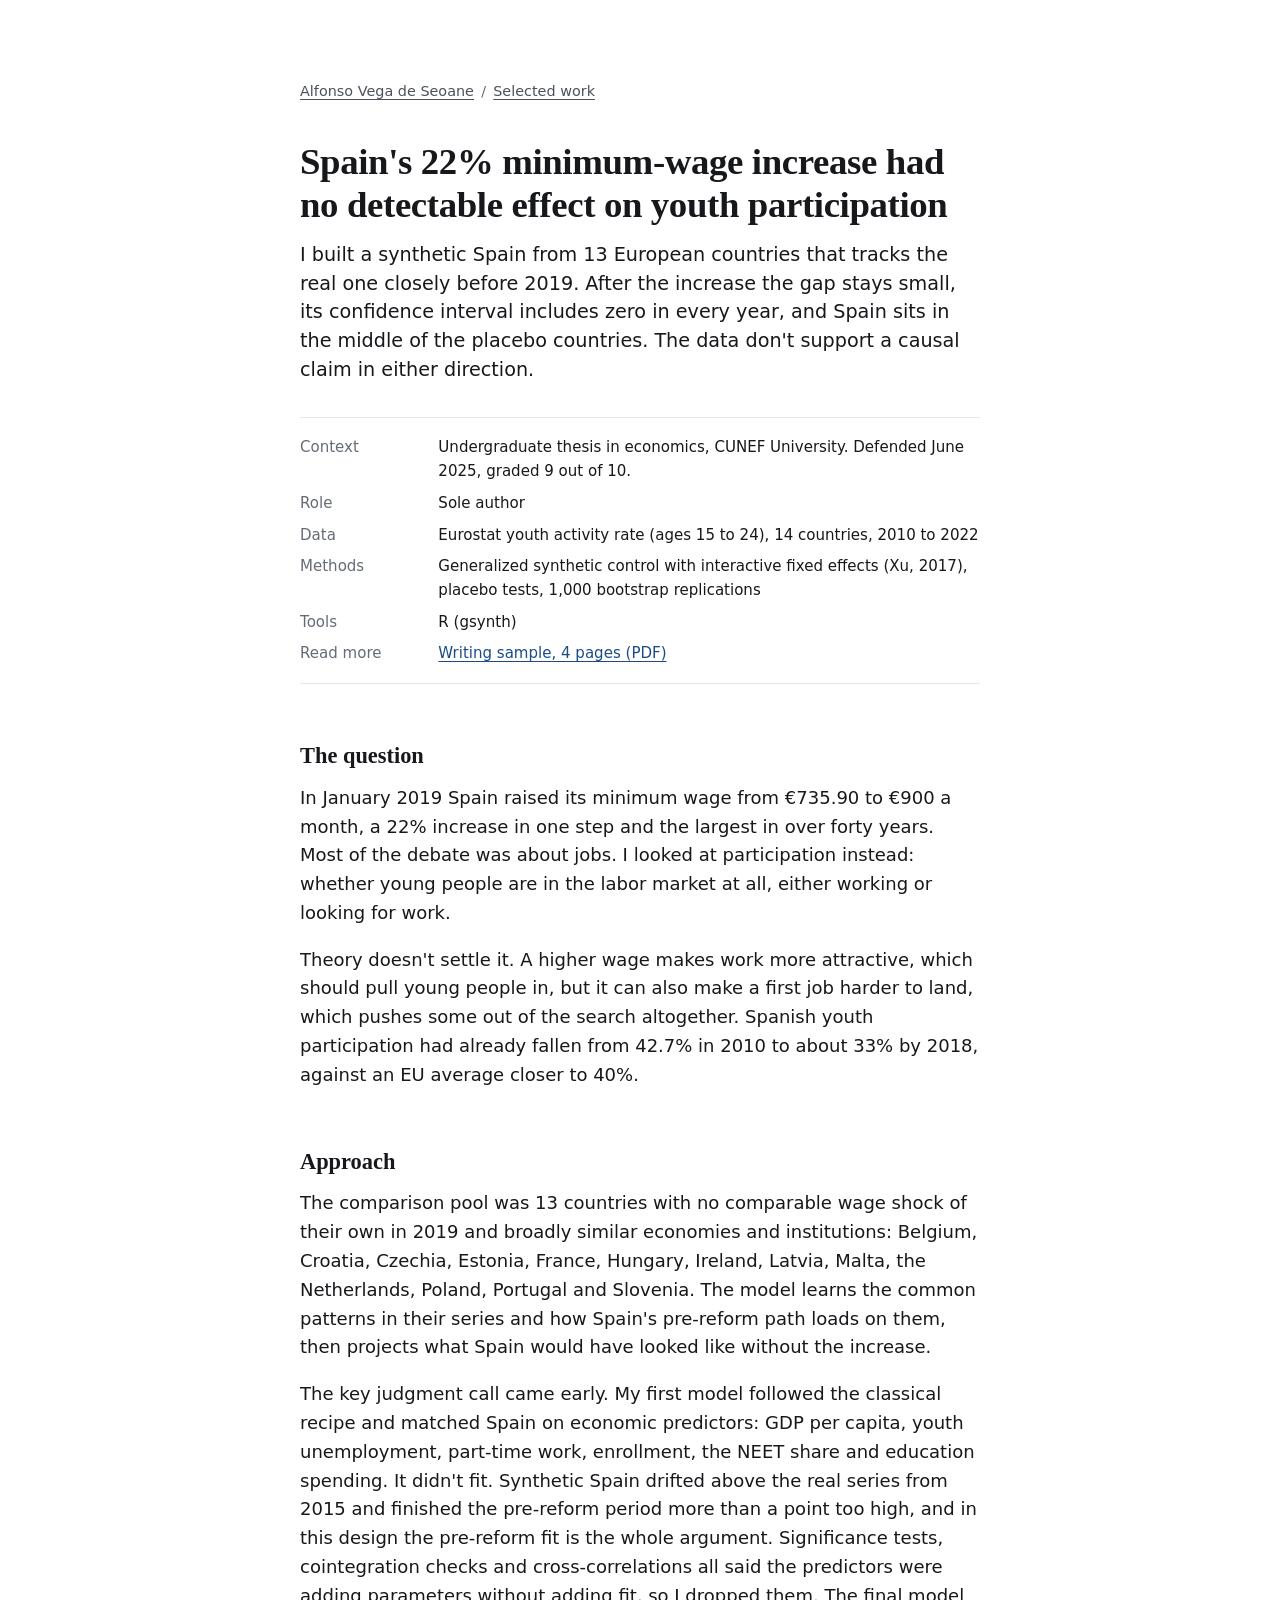
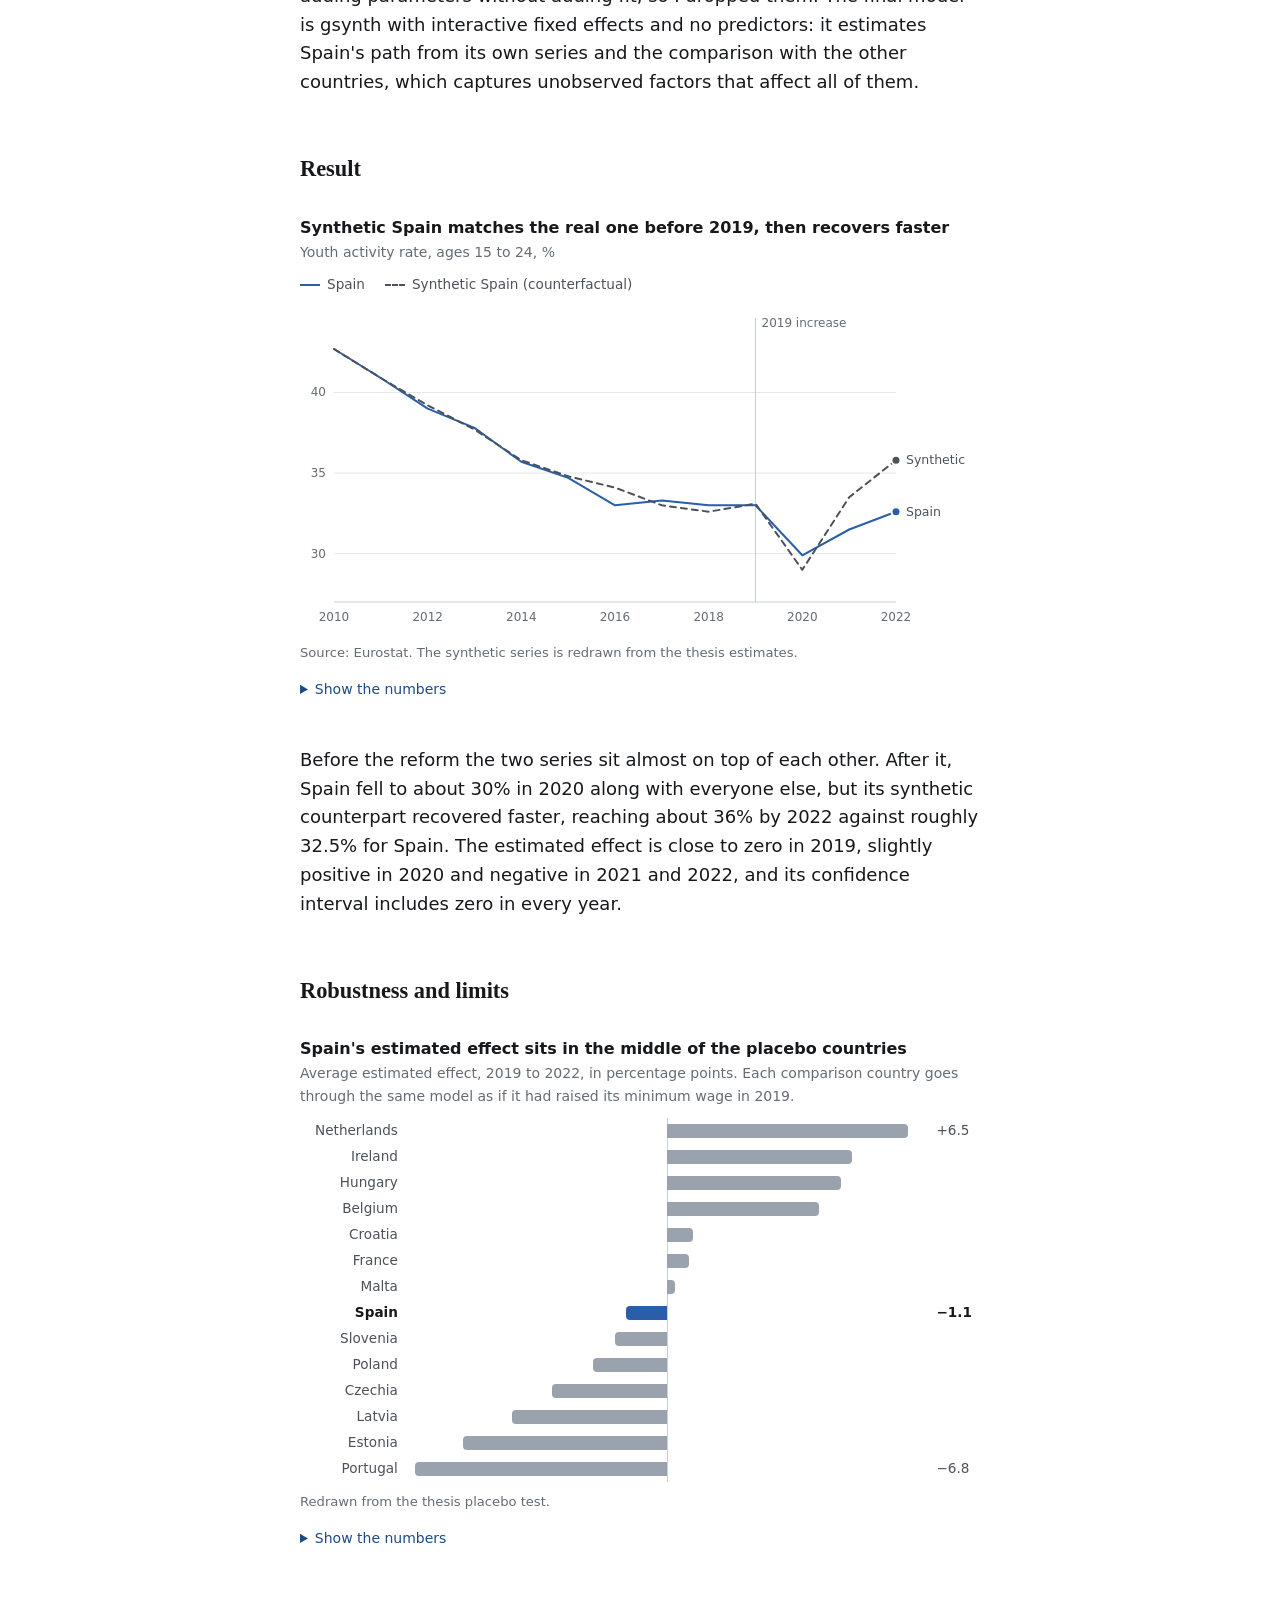
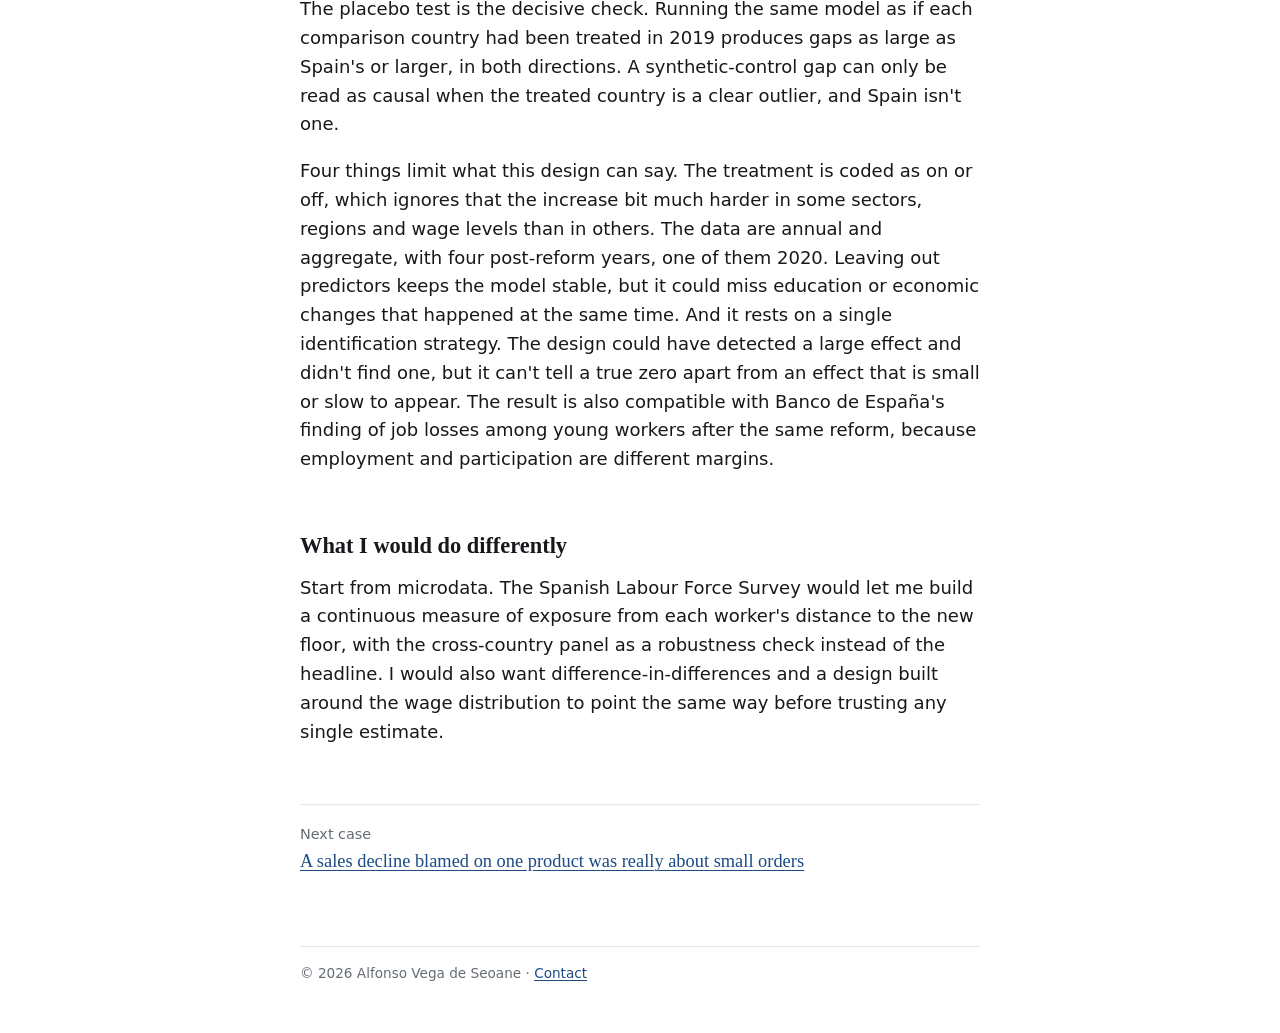
==== commit 58d6f4ad: "Thesis page: match the final model in the defense" ====
--- a/work/minimum-wage-spain.html
+++ b/work/minimum-wage-spain.html
@@ -29,7 +29,7 @@
   <dt>Context</dt><dd>Undergraduate thesis in economics, CUNEF University. Defended June 2025, graded 9 out of 10.</dd>
   <dt>Role</dt><dd>Sole author</dd>
   <dt>Data</dt><dd>Eurostat youth activity rate (ages 15 to 24), 14 countries, 2010 to 2022</dd>
-  <dt>Methods</dt><dd>Generalized synthetic control with interactive fixed effects (Xu, 2017) and an autoregressive specification, placebo tests, 1,000 bootstrap replications</dd>
+  <dt>Methods</dt><dd>Generalized synthetic control with interactive fixed effects (Xu, 2017), placebo tests, 1,000 bootstrap replications</dd>
   <dt>Tools</dt><dd>R (gsynth)</dd>
   <dt>Read more</dt><dd><a href="../Alfonso-Vega-de-Seoane-Writing-Sample.pdf">Writing sample, 4 pages (PDF)</a></dd>
 </dl>
@@ -40,7 +40,7 @@
 
 <h2>Approach</h2>
 <p>The comparison pool was 13 countries with no comparable wage shock of their own in 2019 and broadly similar economies and institutions: Belgium, Croatia, Czechia, Estonia, France, Hungary, Ireland, Latvia, Malta, the Netherlands, Poland, Portugal and Slovenia. The model learns the common patterns in their series and how Spain's pre-reform path loads on them, then projects what Spain would have looked like without the increase.</p>
-<p>The key judgment call came early. My first model followed the classical recipe and matched Spain on economic predictors: GDP per capita, youth unemployment, part-time work, enrollment, the NEET share and education spending. It didn't fit. Synthetic Spain drifted above the real series from 2015 and finished the pre-reform period more than a point too high, and in this design the pre-reform fit is the whole argument. Significance tests, cointegration checks and cross-correlations all said the predictors were adding parameters without adding fit, so I switched to an autoregressive model: the only predictor is the youth activity rate's own past values. I estimated it with gsynth, a synthetic control with interactive fixed effects that recovers the common structure from the outcome series themselves.</p>
+<p>The key judgment call came early. My first model followed the classical recipe and matched Spain on economic predictors: GDP per capita, youth unemployment, part-time work, enrollment, the NEET share and education spending. It didn't fit. Synthetic Spain drifted above the real series from 2015 and finished the pre-reform period more than a point too high, and in this design the pre-reform fit is the whole argument. Significance tests, cointegration checks and cross-correlations all said the predictors were adding parameters without adding fit, so I dropped them. The final model is gsynth with interactive fixed effects and no predictors: it estimates Spain's path from its own series and the comparison with the other countries, which captures unobserved factors that affect all of them.</p>
 
 <h2>Result</h2>
 <figure>
@@ -108,7 +108,7 @@
   </figcaption>
 </figure>
 <p>The placebo test is the decisive check. Running the same model as if each comparison country had been treated in 2019 produces gaps as large as Spain's or larger, in both directions. A synthetic-control gap can only be read as causal when the treated country is a clear outlier, and Spain isn't one.</p>
-<p>Four things limit what this design can say. The treatment is coded as on or off, which ignores that the increase bit much harder in some sectors, regions and wage levels than in others. The data are annual and aggregate, with four post-reform years, one of them 2020. Using only the outcome's own past keeps the model stable, but it could miss education or economic changes that happened at the same time. And it rests on a single identification strategy. The design could have detected a large effect and didn't find one, but it can't tell a true zero apart from an effect that is small or slow to appear. The result is also compatible with Banco de España's finding of job losses among young workers after the same reform, because employment and participation are different margins.</p>
+<p>Four things limit what this design can say. The treatment is coded as on or off, which ignores that the increase bit much harder in some sectors, regions and wage levels than in others. The data are annual and aggregate, with four post-reform years, one of them 2020. Leaving out predictors keeps the model stable, but it could miss education or economic changes that happened at the same time. And it rests on a single identification strategy. The design could have detected a large effect and didn't find one, but it can't tell a true zero apart from an effect that is small or slow to appear. The result is also compatible with Banco de España's finding of job losses among young workers after the same reform, because employment and participation are different margins.</p>
 
 <h2>What I would do differently</h2>
 <p>Start from microdata. The Spanish Labour Force Survey would let me build a continuous measure of exposure from each worker's distance to the new floor, with the cross-country panel as a robustness check instead of the headline. I would also want difference-in-differences and a design built around the wage distribution to point the same way before trusting any single estimate.</p>
